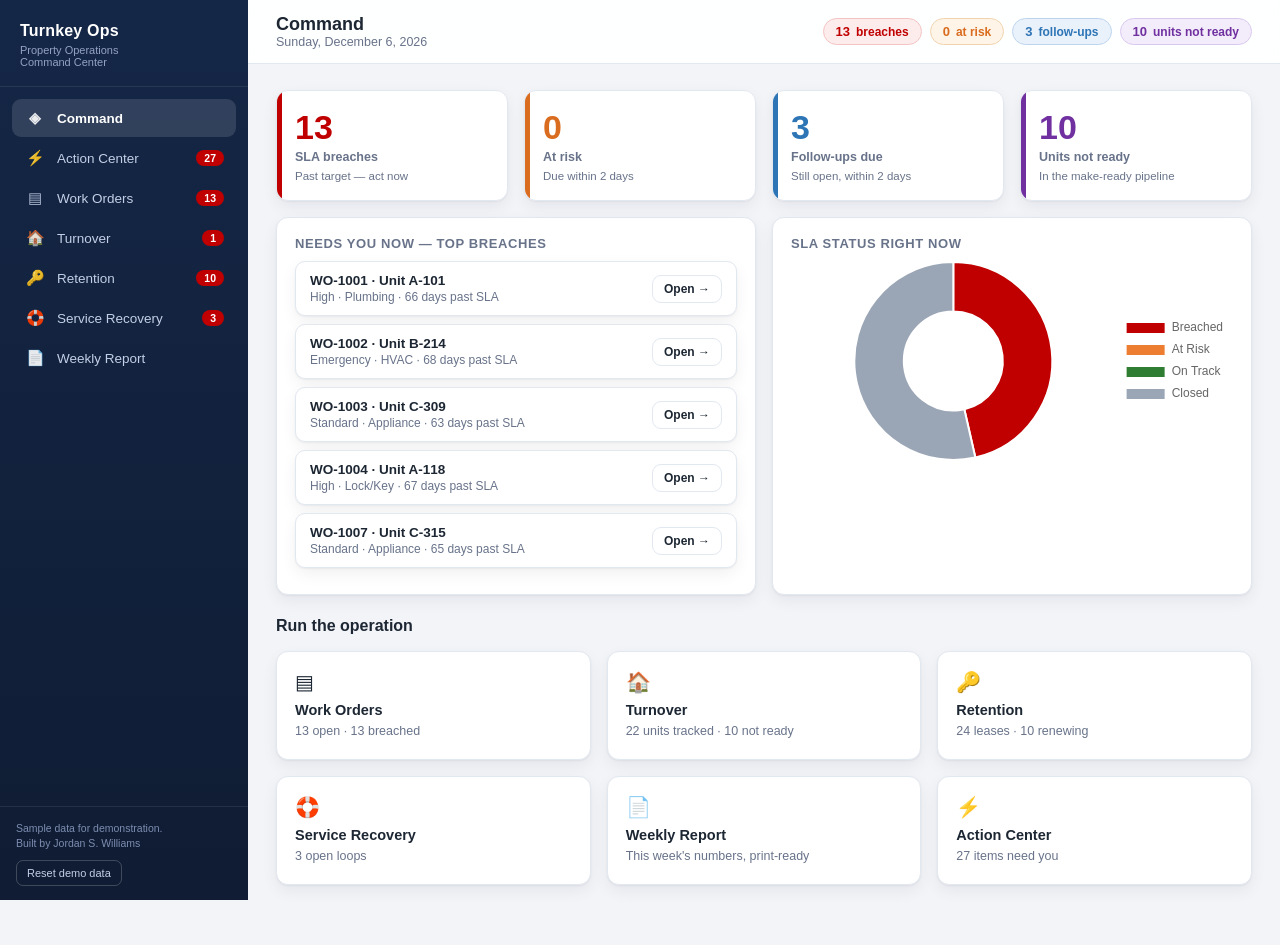
==== docs/index.html @ d6ec5025 "Publish Turnkey Ops to GitHub Pages" ====
<!DOCTYPE html>
<html lang="en">
<head>
<meta charset="UTF-8">
<meta name="viewport" content="width=device-width, initial-scale=1.0">
<title>Turnkey Ops — Property Operations Command Center</title>
<link rel="stylesheet" href="styles.css">
<script src="vendor/chart.umd.min.js"></script>
</head>
<body>
<div class="app">
  <aside class="sidebar">
    <div class="brand">
      <h1>Turnkey Ops</h1>
      <p>Property Operations<br>Command Center</p>
    </div>
    <nav class="nav" id="nav">
      <button data-view="command"><span class="ico">◈</span>Command<span class="cnt" id="cnt-command"></span></button>
      <button data-view="action"><span class="ico">⚡</span>Action Center<span class="cnt" id="cnt-action"></span></button>
      <button data-view="workorders"><span class="ico">▤</span>Work Orders<span class="cnt" id="cnt-workorders"></span></button>
      <button data-view="turnover"><span class="ico">🏠</span>Turnover<span class="cnt" id="cnt-turnover"></span></button>
      <button data-view="retention"><span class="ico">🔑</span>Retention<span class="cnt" id="cnt-retention"></span></button>
      <button data-view="recovery"><span class="ico">🛟</span>Service Recovery<span class="cnt" id="cnt-recovery"></span></button>
      <button data-view="report"><span class="ico">📄</span>Weekly Report</button>
    </nav>
    <div class="side-foot">
      Sample data for demonstration.<br>Built by Jordan S. Williams
      <br><button id="resetBtn">Reset demo data</button>
    </div>
  </aside>
  <div class="main">
    <div class="topbar">
      <div><h2 id="viewTitle">Command</h2><div class="date" id="dateLine"></div></div>
      <div class="spacer"></div>
      <div class="pulse-pills" id="pulsePills"></div>
    </div>
    <div class="view" id="view"></div>
  </div>
</div>
<div id="modalRoot"></div>
<div id="toasts"></div>
<script src="data.js"></script>
<script src="app.js"></script>
</body>
</html>
---- docs/styles.css ----
/* Flamingo Ops Console — design system */
:root{
  --navy:#1F3864; --navy-deep:#152747; --ink:#1d2733; --muted:#68738a;
  --bg:#f2f4f8; --card:#ffffff; --line:#e2e8f0;
  --red:#C00000; --red-bg:#fdecec; --amber:#d96c1e; --amber-bg:#fef4e8;
  --green:#2E7D32; --green-bg:#e9f5ea; --blue:#2E75B6; --blue-bg:#e9f1fa;
  --purple:#7030A0; --purple-bg:#f3ecfa; --gray-bg:#eef1f6;
  --radius:12px; --shadow:0 1px 2px rgba(16,24,40,.05),0 6px 16px rgba(16,24,40,.06);
  --font:-apple-system,BlinkMacSystemFont,"Segoe UI",Inter,Roboto,Helvetica,Arial,sans-serif;
}
*{box-sizing:border-box;margin:0;padding:0}
body{font-family:var(--font);background:var(--bg);color:var(--ink);font-size:14px;-webkit-font-smoothing:antialiased}
.app{display:flex;min-height:100vh}

/* ---------- sidebar ---------- */
.sidebar{width:248px;flex:0 0 248px;background:linear-gradient(180deg,var(--navy-deep),#0f1c33);color:#dbe4f3;
  display:flex;flex-direction:column;position:sticky;top:0;height:100vh}
.brand{padding:22px 20px 18px;border-bottom:1px solid rgba(255,255,255,.08)}
.brand h1{font-size:16px;font-weight:700;color:#fff;letter-spacing:.2px}
.brand p{font-size:11px;color:#93a3c4;margin-top:4px}
.nav{padding:12px;display:flex;flex-direction:column;gap:2px;flex:1}
.nav button{display:flex;align-items:center;gap:11px;width:100%;padding:10px 12px;border:0;border-radius:9px;
  background:transparent;color:#c3cfe6;font-size:13.5px;font-weight:500;cursor:pointer;text-align:left;transition:background .15s}
.nav button:hover{background:rgba(255,255,255,.07);color:#fff}
.nav button.active{background:rgba(255,255,255,.12);color:#fff;font-weight:650}
.nav button .ico{width:22px;text-align:center;font-size:15px;opacity:.9}
.nav button .cnt{margin-left:auto;background:var(--red);color:#fff;font-size:10.5px;font-weight:700;
  border-radius:20px;padding:2px 8px;display:none}
.nav button .cnt.show{display:inline-block}
.side-foot{padding:14px 16px;border-top:1px solid rgba(255,255,255,.08);font-size:10.5px;color:#7e8db1;line-height:1.5}
.side-foot button{background:none;border:1px solid rgba(255,255,255,.2);color:#c3cfe6;border-radius:7px;
  padding:6px 10px;font-size:11px;cursor:pointer;margin-top:8px}
.side-foot button:hover{background:rgba(255,255,255,.08)}

/* ---------- main / topbar ---------- */
.main{flex:1;min-width:0;display:flex;flex-direction:column}
.topbar{position:sticky;top:0;z-index:20;background:rgba(255,255,255,.92);backdrop-filter:blur(8px);
  border-bottom:1px solid var(--line);padding:14px 28px;display:flex;align-items:center;gap:14px}
.topbar h2{font-size:18px;font-weight:700}
.topbar .date{color:var(--muted);font-size:12.5px}
.topbar .spacer{flex:1}
.pulse-pills{display:flex;gap:8px}
.ppill{display:flex;align-items:center;gap:6px;font-size:12px;font-weight:650;border-radius:20px;padding:5px 12px;cursor:pointer;border:1px solid transparent}
.ppill b{font-size:13px}
.ppill.red{background:var(--red-bg);color:var(--red);border-color:#f3c2c2}
.ppill.amber{background:var(--amber-bg);color:var(--amber);border-color:#f0d3ae}
.ppill.blue{background:var(--blue-bg);color:var(--blue);border-color:#bcd4ee}
.ppill.purple{background:var(--purple-bg);color:var(--purple);border-color:#d9c8ee}
.view{padding:26px 28px 60px;max-width:1280px;width:100%;margin:0 auto}

/* ---------- cards / grids ---------- */
.grid{display:grid;gap:16px}
.g4{grid-template-columns:repeat(4,1fr)}
.g2{grid-template-columns:repeat(2,1fr)}
.g3{grid-template-columns:repeat(3,1fr)}
.card{background:var(--card);border:1px solid var(--line);border-radius:var(--radius);box-shadow:var(--shadow);padding:18px}
.card h3{font-size:13px;font-weight:700;color:var(--muted);text-transform:uppercase;letter-spacing:.6px;margin-bottom:10px}
.pulse-card{position:relative;overflow:hidden;cursor:pointer;transition:transform .12s}
.pulse-card:hover{transform:translateY(-2px)}
.pulse-card::before{content:"";position:absolute;left:0;top:0;bottom:0;width:5px;background:var(--ac,var(--navy))}
.pulse-card .num{font-size:34px;font-weight:750;color:var(--ac,var(--navy));line-height:1.1}
.pulse-card .lbl{font-size:12.5px;color:var(--muted);margin-top:4px;font-weight:600}
.pulse-card .sub{font-size:11.5px;color:var(--muted);margin-top:6px}

/* ---------- pills / badges ---------- */
.pill{display:inline-flex;align-items:center;font-size:11.5px;font-weight:700;border-radius:20px;padding:3px 11px;white-space:nowrap}
.pill.red{background:var(--red-bg);color:var(--red)}
.pill.amber{background:var(--amber-bg);color:var(--amber)}
.pill.green{background:var(--green-bg);color:var(--green)}
.pill.blue{background:var(--blue-bg);color:var(--blue)}
.pill.purple{background:var(--purple-bg);color:var(--purple)}
.pill.gray{background:var(--gray-bg);color:var(--muted)}

/* ---------- buttons ---------- */
.btn{border:0;border-radius:9px;padding:9px 16px;font-size:13px;font-weight:650;cursor:pointer;transition:filter .12s}
.btn:hover{filter:brightness(.96)}
.btn.primary{background:var(--navy);color:#fff}
.btn.danger{background:var(--red);color:#fff}
.btn.ghost{background:#fff;border:1px solid var(--line);color:var(--ink)}
.btn.sm{padding:6px 11px;font-size:12px}
.toolbar{display:flex;gap:10px;align-items:center;margin:16px 0;flex-wrap:wrap}
.toolbar input[type=search],.toolbar select{border:1px solid var(--line);border-radius:9px;padding:9px 12px;font-size:13px;background:#fff;font-family:inherit}
.toolbar input[type=search]{min-width:220px}
.toolbar .spacer{flex:1}

/* ---------- tables ---------- */
.tblwrap{background:var(--card);border:1px solid var(--line);border-radius:var(--radius);box-shadow:var(--shadow);overflow:auto}
table{width:100%;border-collapse:collapse;font-size:13px}
thead th{text-align:left;font-size:11px;text-transform:uppercase;letter-spacing:.5px;color:var(--muted);
  padding:11px 12px;border-bottom:1px solid var(--line);background:#f8fafc;white-space:nowrap;position:sticky;top:0}
tbody td{padding:10px 12px;border-bottom:1px solid #eef1f6;vertical-align:middle}
tbody tr:last-child td{border-bottom:0}
tbody tr.clickable{cursor:pointer}
tbody tr.clickable:hover{background:#f6f9ff}
td.num,th.num{text-align:right;font-variant-numeric:tabular-nums}
tr.flash{animation:flash 2.2s}
@keyframes flash{0%,40%{background:#fff7d6}100%{background:transparent}}
.desc{max-width:340px;white-space:nowrap;overflow:hidden;text-overflow:ellipsis;color:var(--muted)}

/* ---------- action center ---------- */
.ac-group{margin-bottom:18px}
.ac-head{display:flex;align-items:center;gap:10px;margin-bottom:10px}
.ac-head .dot{width:10px;height:10px;border-radius:50%}
.ac-head h3{font-size:14px;font-weight:750;margin:0;text-transform:none;letter-spacing:0;color:var(--ink)}
.ac-head .cnt{font-size:12px;font-weight:700;background:#fff;border:1px solid var(--line);border-radius:16px;padding:2px 10px;color:var(--muted)}
.ac-row{display:flex;align-items:center;gap:12px;background:#fff;border:1px solid var(--line);border-radius:10px;
  padding:11px 14px;margin-bottom:8px;box-shadow:var(--shadow)}
.ac-row .main-info{flex:1;min-width:0}
.ac-row .t1{font-weight:700;font-size:13.5px}
.ac-row .t2{font-size:12px;color:var(--muted);margin-top:2px}
.empty{padding:26px;text-align:center;color:var(--muted);font-size:13px;background:#fff;border:1px dashed var(--line);border-radius:10px}

/* ---------- kanban ---------- */
.kanban{display:grid;grid-template-columns:repeat(4,1fr);gap:14px;align-items:start}
.kcol{background:#eef1f6;border-radius:12px;padding:12px;min-height:200px}
.kcol h4{font-size:12px;text-transform:uppercase;letter-spacing:.5px;color:var(--muted);margin-bottom:10px;display:flex;justify-content:space-between}
.kcard{background:#fff;border:1px solid var(--line);border-radius:10px;padding:12px;margin-bottom:10px;cursor:pointer;box-shadow:var(--shadow)}
.kcard:hover{border-color:#b9c6e2}
.kcard .u{font-weight:750;font-size:14px}
.kcard .b{font-size:11.5px;color:var(--muted)}
.kcard .meta{display:flex;gap:6px;margin-top:8px;flex-wrap:wrap}

/* ---------- tiles (home nav) ---------- */
.tiles{display:grid;grid-template-columns:repeat(3,1fr);gap:16px;margin-top:16px}
.tile{background:#fff;border:1px solid var(--line);border-radius:var(--radius);box-shadow:var(--shadow);
  padding:18px;cursor:pointer;transition:transform .12s}
.tile:hover{transform:translateY(-2px);border-color:#b9c6e2}
.tile .ti{font-size:20px}
.tile h4{font-size:14.5px;margin:8px 0 4px}
.tile p{font-size:12.5px;color:var(--muted);line-height:1.5}

/* ---------- modal ---------- */
.mback{position:fixed;inset:0;background:rgba(15,23,42,.5);display:flex;align-items:center;justify-content:center;z-index:100;padding:20px}
.modal{background:#fff;border-radius:14px;width:560px;max-width:100%;max-height:92vh;overflow:auto;box-shadow:0 20px 60px rgba(0,0,0,.25)}
.modal header{padding:18px 22px;border-bottom:1px solid var(--line);display:flex;align-items:center;justify-content:space-between}
.modal header h3{font-size:16px;margin:0;text-transform:none;letter-spacing:0;color:var(--ink)}
.modal .x{background:none;border:0;font-size:20px;cursor:pointer;color:var(--muted)}
.modal .body{padding:20px 22px}
.frow{margin-bottom:14px}
.frow label{display:block;font-size:12px;font-weight:650;color:var(--muted);margin-bottom:5px}
.frow input,.frow select,.frow textarea{width:100%;border:1px solid var(--line);border-radius:8px;padding:9px 11px;font-size:13.5px;font-family:inherit}
.frow textarea{resize:vertical;min-height:70px}
.f2{display:grid;grid-template-columns:1fr 1fr;gap:12px}
.modal footer{padding:16px 22px;border-top:1px solid var(--line);display:flex;justify-content:flex-end;gap:10px}
.hint{font-size:12px;color:var(--muted);background:#f6f9ff;border:1px solid #dbe6fb;border-radius:8px;padding:8px 11px;margin-top:6px}

/* ---------- toast ---------- */
#toasts{position:fixed;bottom:22px;right:22px;z-index:200;display:flex;flex-direction:column;gap:8px}
.toast{background:#16294d;color:#fff;padding:11px 18px;border-radius:10px;font-size:13px;box-shadow:0 8px 24px rgba(0,0,0,.25);animation:tin .2s}
@keyframes tin{from{transform:translateY(8px);opacity:0}}

/* ---------- misc ---------- */
.sec-title{font-size:16px;font-weight:750;margin:22px 0 12px}
.muted{color:var(--muted)}
.chart-box{position:relative;height:240px}
.chart-box.sm{height:200px}
.stars{color:#d9a441;font-size:14px;letter-spacing:2px}
.kpi-num{font-size:26px;font-weight:750}
.report{background:#fff;border:1px solid var(--line);border-radius:14px;box-shadow:var(--shadow);padding:34px;max-width:860px}
.report h1{font-size:24px;color:var(--navy)}
.report .wk{color:var(--muted);margin:4px 0 20px;font-weight:600}
.rkpis{display:grid;grid-template-columns:repeat(3,1fr);gap:12px;margin-bottom:22px}
.rkpi{border:1px solid var(--line);border-radius:10px;padding:14px;text-align:center}
.rkpi .n{font-size:24px;font-weight:750;color:var(--navy)}
.rkpi .l{font-size:11.5px;color:var(--muted);margin-top:4px}

@media (max-width:1100px){.g4{grid-template-columns:repeat(2,1fr)}.kanban{grid-template-columns:repeat(2,1fr)}.tiles{grid-template-columns:repeat(2,1fr)}}
@media (max-width:800px){.sidebar{display:none}.g4,.g2,.g3{grid-template-columns:1fr}.tiles{grid-template-columns:1fr}.rkpis{grid-template-columns:repeat(2,1fr)}}
@media print{
  .sidebar,.topbar,.toolbar,.no-print{display:none!important}
  .main{display:block}.view{padding:0;max-width:none}
  body{background:#fff}.card,.tblwrap,.report{box-shadow:none}
}
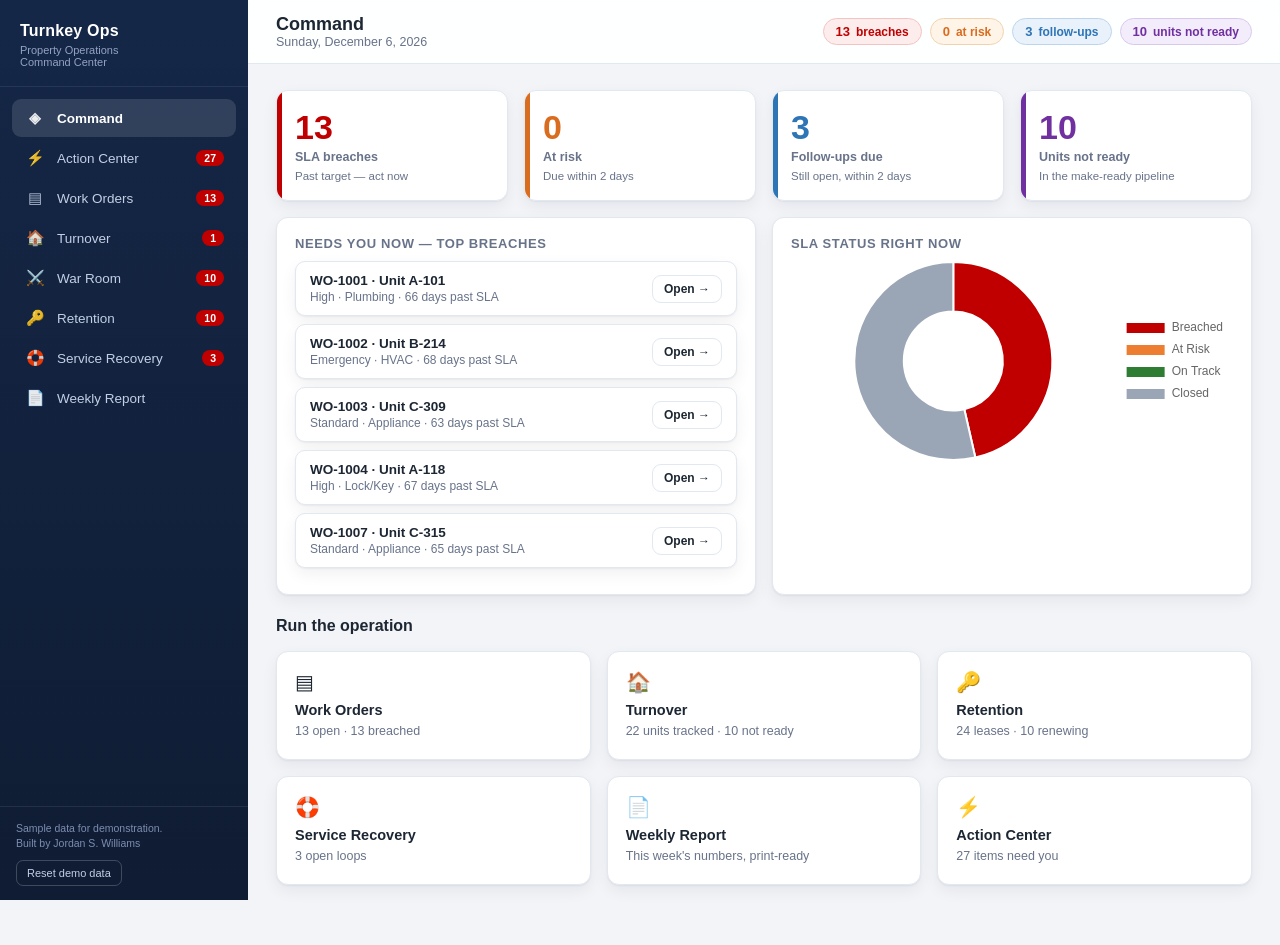
==== commit 54bb1a40: "Add Turnover War Room: turn-season command view with blocker board" ====
--- a/docs/index.html
+++ b/docs/index.html
@@ -19,6 +19,7 @@
       <button data-view="action"><span class="ico">⚡</span>Action Center<span class="cnt" id="cnt-action"></span></button>
       <button data-view="workorders"><span class="ico">▤</span>Work Orders<span class="cnt" id="cnt-workorders"></span></button>
       <button data-view="turnover"><span class="ico">🏠</span>Turnover<span class="cnt" id="cnt-turnover"></span></button>
+      <button data-view="warroom"><span class="ico">⚔️</span>War Room<span class="cnt" id="cnt-warroom"></span></button>
       <button data-view="retention"><span class="ico">🔑</span>Retention<span class="cnt" id="cnt-retention"></span></button>
       <button data-view="recovery"><span class="ico">🛟</span>Service Recovery<span class="cnt" id="cnt-recovery"></span></button>
       <button data-view="report"><span class="ico">📄</span>Weekly Report</button>
--- a/docs/styles.css
+++ b/docs/styles.css
@@ -1,4 +1,4 @@
-/* Flamingo Ops Console — design system */
+/* Turnkey Ops — design system */
 :root{
   --navy:#1F3864; --navy-deep:#152747; --ink:#1d2733; --muted:#68738a;
   --bg:#f2f4f8; --card:#ffffff; --line:#e2e8f0;
@@ -144,6 +144,36 @@
 .modal footer{padding:16px 22px;border-top:1px solid var(--line);display:flex;justify-content:flex-end;gap:10px}
 .hint{font-size:12px;color:var(--muted);background:#f6f9ff;border:1px solid #dbe6fb;border-radius:8px;padding:8px 11px;margin-top:6px}
 
+/* ---------- war room ---------- */
+.warbanner{background:linear-gradient(120deg,var(--navy-deep),var(--navy) 60%,#2a4a7f);color:#fff;
+  border-radius:var(--radius);box-shadow:var(--shadow);padding:22px 24px;display:flex;gap:24px;align-items:center}
+.war-season{font-size:11px;letter-spacing:2px;color:#9db1d8;font-weight:700}
+.warbanner h2{color:#fff;font-size:22px;margin:4px 0}
+.war-sub{color:#b9c6e2;font-size:12.5px}
+.war-main{flex:1;min-width:0}
+.war-track{height:10px;background:rgba(255,255,255,.18);border-radius:6px;margin:14px 0 6px;overflow:hidden}
+.war-fill{height:100%;background:linear-gradient(90deg,#4caf50,#8bc34a);border-radius:6px}
+.war-pctline{color:#dbe4f3;font-size:12.5px}.war-pctline b{color:#fff}
+.war-count{text-align:center;background:rgba(255,255,255,.1);border-radius:12px;padding:14px 22px;flex:0 0 auto}
+.war-days{font-size:40px;font-weight:800;color:#fff;line-height:1}
+.war-lbl{font-size:11px;color:#9db1d8;margin-top:4px;line-height:1.4}
+.pbar{height:8px;background:var(--gray-bg);border-radius:5px;overflow:hidden;display:inline-block;width:65%;vertical-align:middle;margin-right:8px}
+.pfill{height:100%;border-radius:5px}.pfill.g{background:var(--green)}.pfill.a{background:var(--amber)}.pfill.r{background:var(--red)}
+.tl{display:flex;flex-direction:column}
+.tlrow{display:flex;gap:12px;position:relative;padding:9px 0 9px 4px}
+.tlrow:not(:last-child)::before{content:"";position:absolute;left:13px;top:33px;bottom:-3px;width:2px;background:var(--line)}
+.tldot{width:20px;height:20px;border-radius:50%;border:2px solid var(--line);background:#fff;flex:0 0 20px;
+  display:flex;align-items:center;justify-content:center;font-size:11px;color:#fff}
+.tlrow.done .tldot{background:var(--green);border-color:var(--green)}
+.tlrow.next .tldot{border-color:var(--amber);box-shadow:0 0 0 4px var(--amber-bg)}
+.tllabel{font-weight:600;font-size:13px}
+.blkgrid{display:grid;grid-template-columns:repeat(auto-fill,minmax(300px,1fr));gap:12px}
+.blk-top{display:flex;gap:6px;align-items:center;margin-bottom:8px}
+.blk-unit{font-weight:700;font-size:13.5px}
+.blk-detail{color:var(--muted);font-size:12.5px;margin:6px 0}
+.blk-meta{font-size:11.5px;margin-bottom:10px}
+.blk-act{display:flex;justify-content:flex-end}
+
 /* ---------- toast ---------- */
 #toasts{position:fixed;bottom:22px;right:22px;z-index:200;display:flex;flex-direction:column;gap:8px}
 .toast{background:#16294d;color:#fff;padding:11px 18px;border-radius:10px;font-size:13px;box-shadow:0 8px 24px rgba(0,0,0,.25);animation:tin .2s}
